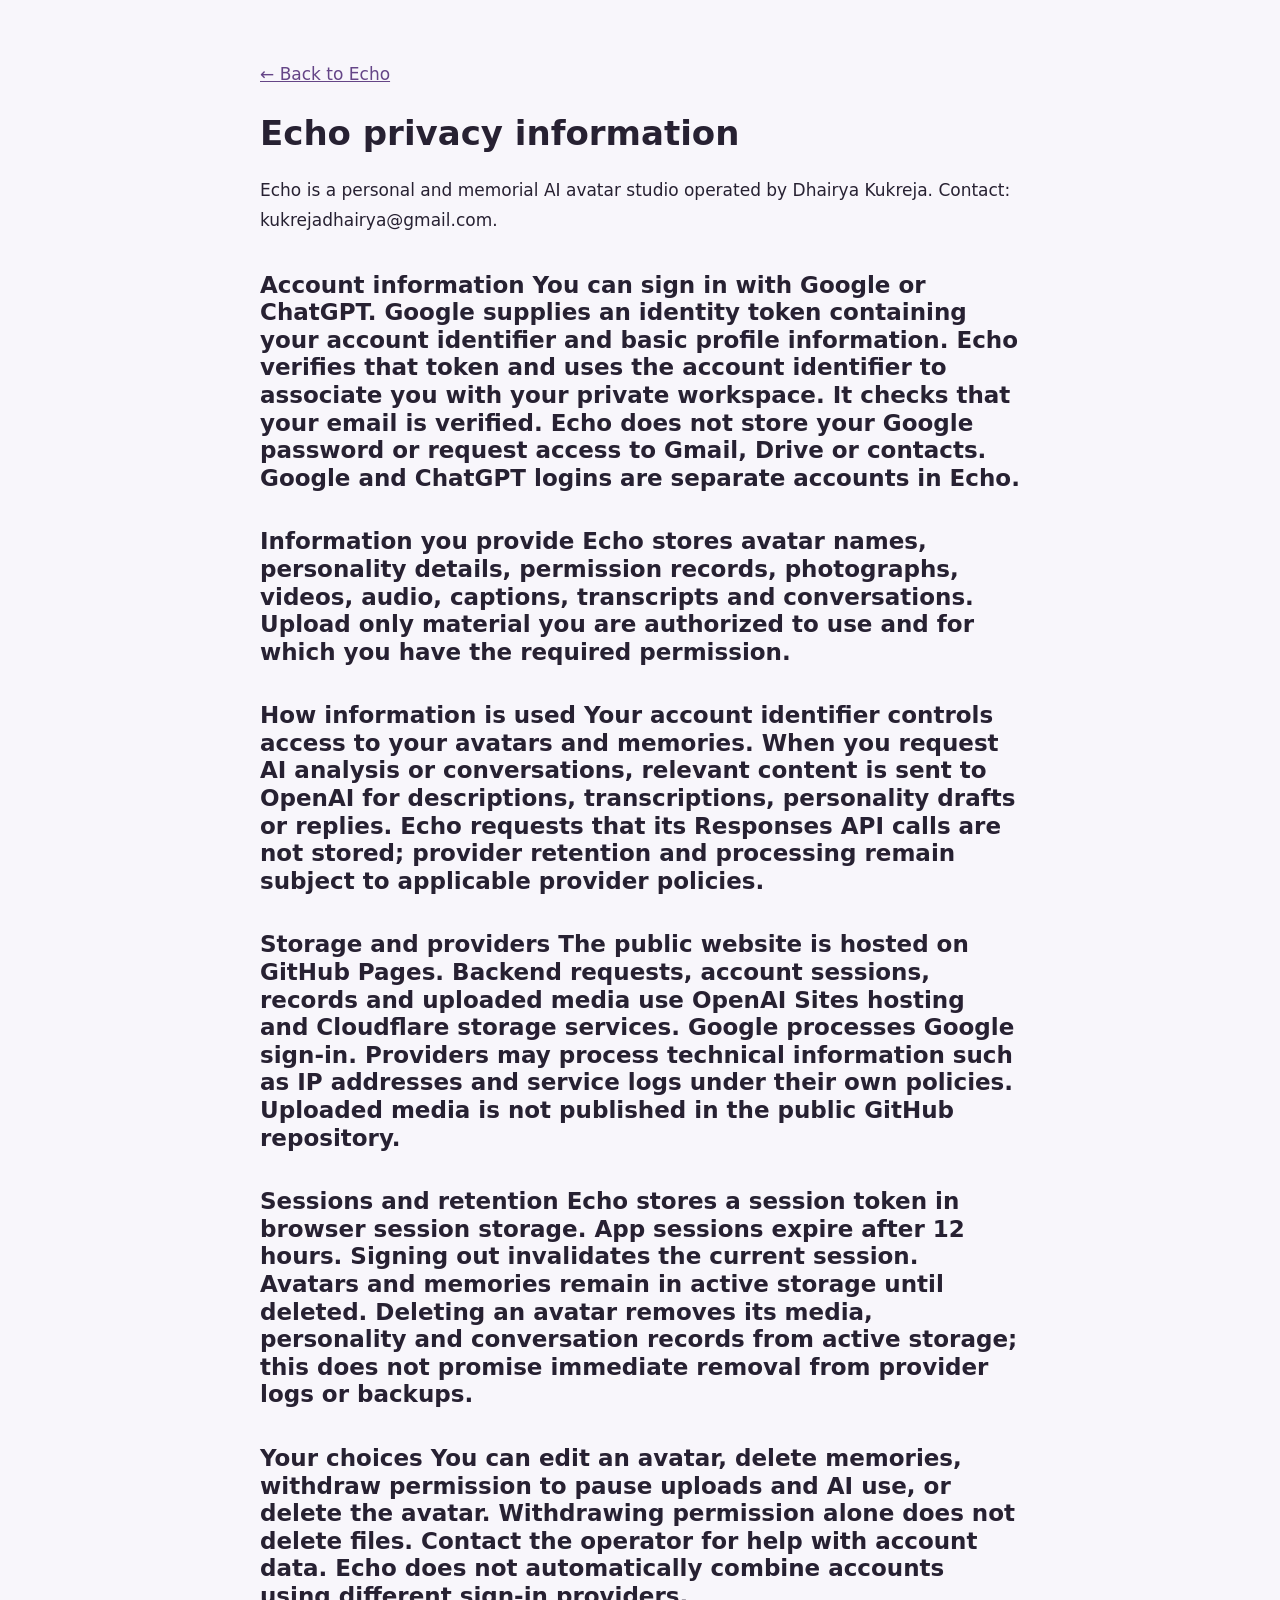
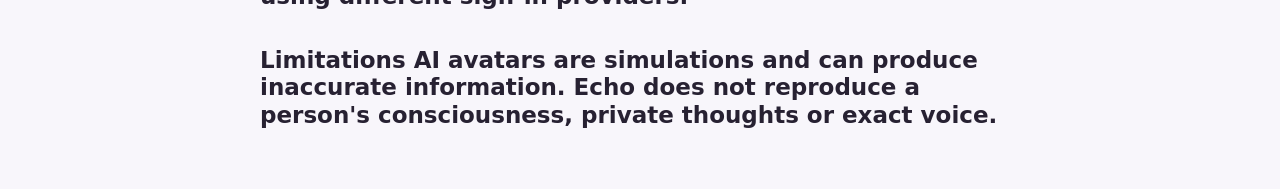
==== privacy.html @ d7557c38 "Publish compiled Echo studio" ====
<!doctype html><html lang="en"><head><meta charset="utf-8"><meta name="viewport" content="width=device-width,initial-scale=1"><title>Echo privacy information</title><style>body{font:17px/1.75 system-ui,sans-serif;max-width:760px;margin:60px auto;padding:0 24px;color:#272132;background:#f8f6fb}h1,h2{line-height:1.2}h2{margin-top:36px;font-size:23px}a{color:#654587}</style></head><body><a href="./">← Back to Echo</a><main><h1>Echo privacy information</h1><p>Echo is a personal and memorial AI avatar studio operated by Dhairya Kukreja. Contact: kukrejadhairya@gmail.com.</p><h2>Account information
You can sign in with Google or ChatGPT. Google supplies an identity token containing your account identifier and basic profile information. Echo verifies that token and uses the account identifier to associate you with your private workspace. It checks that your email is verified. Echo does not store your Google password or request access to Gmail, Drive or contacts. Google and ChatGPT logins are separate accounts in Echo.</h2><h2>Information you provide
Echo stores avatar names, personality details, permission records, photographs, videos, audio, captions, transcripts and conversations. Upload only material you are authorized to use and for which you have the required permission.</h2><h2>How information is used
Your account identifier controls access to your avatars and memories. When you request AI analysis or conversations, relevant content is sent to OpenAI for descriptions, transcriptions, personality drafts or replies. Echo requests that its Responses API calls are not stored; provider retention and processing remain subject to applicable provider policies.</h2><h2>Storage and providers
The public website is hosted on GitHub Pages. Backend requests, account sessions, records and uploaded media use OpenAI Sites hosting and Cloudflare storage services. Google processes Google sign-in. Providers may process technical information such as IP addresses and service logs under their own policies. Uploaded media is not published in the public GitHub repository.</h2><h2>Sessions and retention
Echo stores a session token in browser session storage. App sessions expire after 12 hours. Signing out invalidates the current session. Avatars and memories remain in active storage until deleted. Deleting an avatar removes its media, personality and conversation records from active storage; this does not promise immediate removal from provider logs or backups.</h2><h2>Your choices
You can edit an avatar, delete memories, withdraw permission to pause uploads and AI use, or delete the avatar. Withdrawing permission alone does not delete files. Contact the operator for help with account data. Echo does not automatically combine accounts using different sign-in providers.</h2><h2>Limitations
AI avatars are simulations and can produce inaccurate information. Echo does not reproduce a person&#x27;s consciousness, private thoughts or exact voice.</h2></main></body></html>
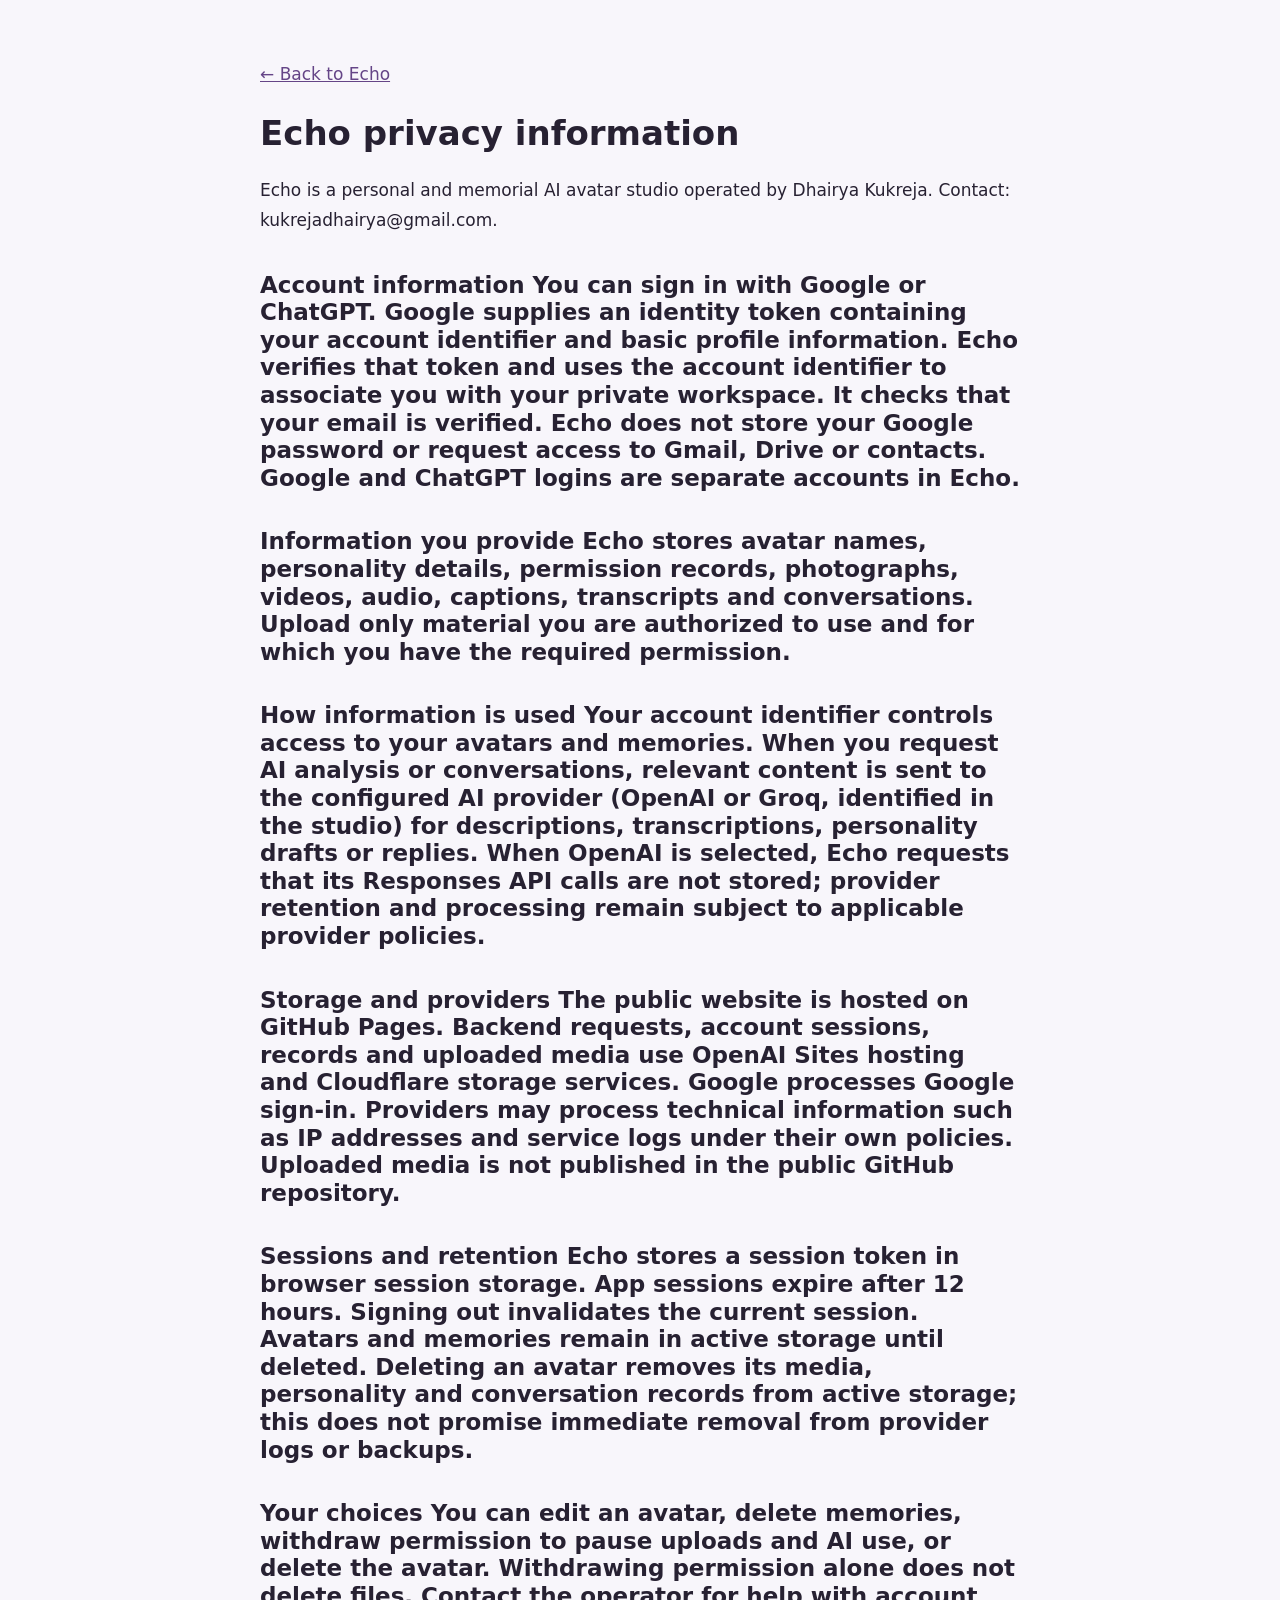
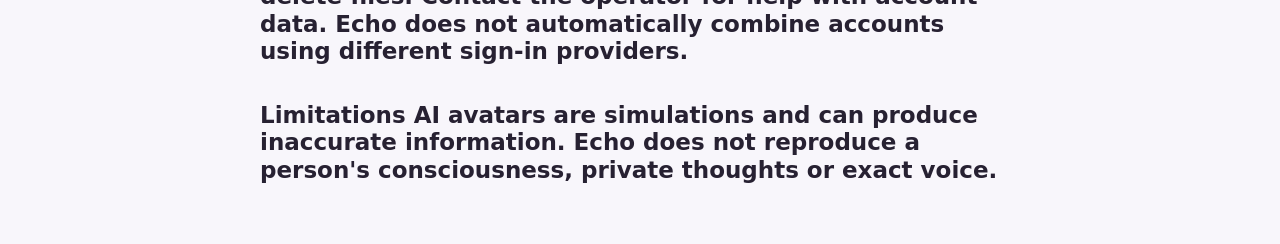
==== commit d9d79677: "Publish compiled Echo studio" ====
--- a/privacy.html
+++ b/privacy.html
@@ -1,7 +1,7 @@
 <!doctype html><html lang="en"><head><meta charset="utf-8"><meta name="viewport" content="width=device-width,initial-scale=1"><title>Echo privacy information</title><style>body{font:17px/1.75 system-ui,sans-serif;max-width:760px;margin:60px auto;padding:0 24px;color:#272132;background:#f8f6fb}h1,h2{line-height:1.2}h2{margin-top:36px;font-size:23px}a{color:#654587}</style></head><body><a href="./">← Back to Echo</a><main><h1>Echo privacy information</h1><p>Echo is a personal and memorial AI avatar studio operated by Dhairya Kukreja. Contact: kukrejadhairya@gmail.com.</p><h2>Account information
 You can sign in with Google or ChatGPT. Google supplies an identity token containing your account identifier and basic profile information. Echo verifies that token and uses the account identifier to associate you with your private workspace. It checks that your email is verified. Echo does not store your Google password or request access to Gmail, Drive or contacts. Google and ChatGPT logins are separate accounts in Echo.</h2><h2>Information you provide
 Echo stores avatar names, personality details, permission records, photographs, videos, audio, captions, transcripts and conversations. Upload only material you are authorized to use and for which you have the required permission.</h2><h2>How information is used
-Your account identifier controls access to your avatars and memories. When you request AI analysis or conversations, relevant content is sent to OpenAI for descriptions, transcriptions, personality drafts or replies. Echo requests that its Responses API calls are not stored; provider retention and processing remain subject to applicable provider policies.</h2><h2>Storage and providers
+Your account identifier controls access to your avatars and memories. When you request AI analysis or conversations, relevant content is sent to the configured AI provider (OpenAI or Groq, identified in the studio) for descriptions, transcriptions, personality drafts or replies. When OpenAI is selected, Echo requests that its Responses API calls are not stored; provider retention and processing remain subject to applicable provider policies.</h2><h2>Storage and providers
 The public website is hosted on GitHub Pages. Backend requests, account sessions, records and uploaded media use OpenAI Sites hosting and Cloudflare storage services. Google processes Google sign-in. Providers may process technical information such as IP addresses and service logs under their own policies. Uploaded media is not published in the public GitHub repository.</h2><h2>Sessions and retention
 Echo stores a session token in browser session storage. App sessions expire after 12 hours. Signing out invalidates the current session. Avatars and memories remain in active storage until deleted. Deleting an avatar removes its media, personality and conversation records from active storage; this does not promise immediate removal from provider logs or backups.</h2><h2>Your choices
 You can edit an avatar, delete memories, withdraw permission to pause uploads and AI use, or delete the avatar. Withdrawing permission alone does not delete files. Contact the operator for help with account data. Echo does not automatically combine accounts using different sign-in providers.</h2><h2>Limitations
